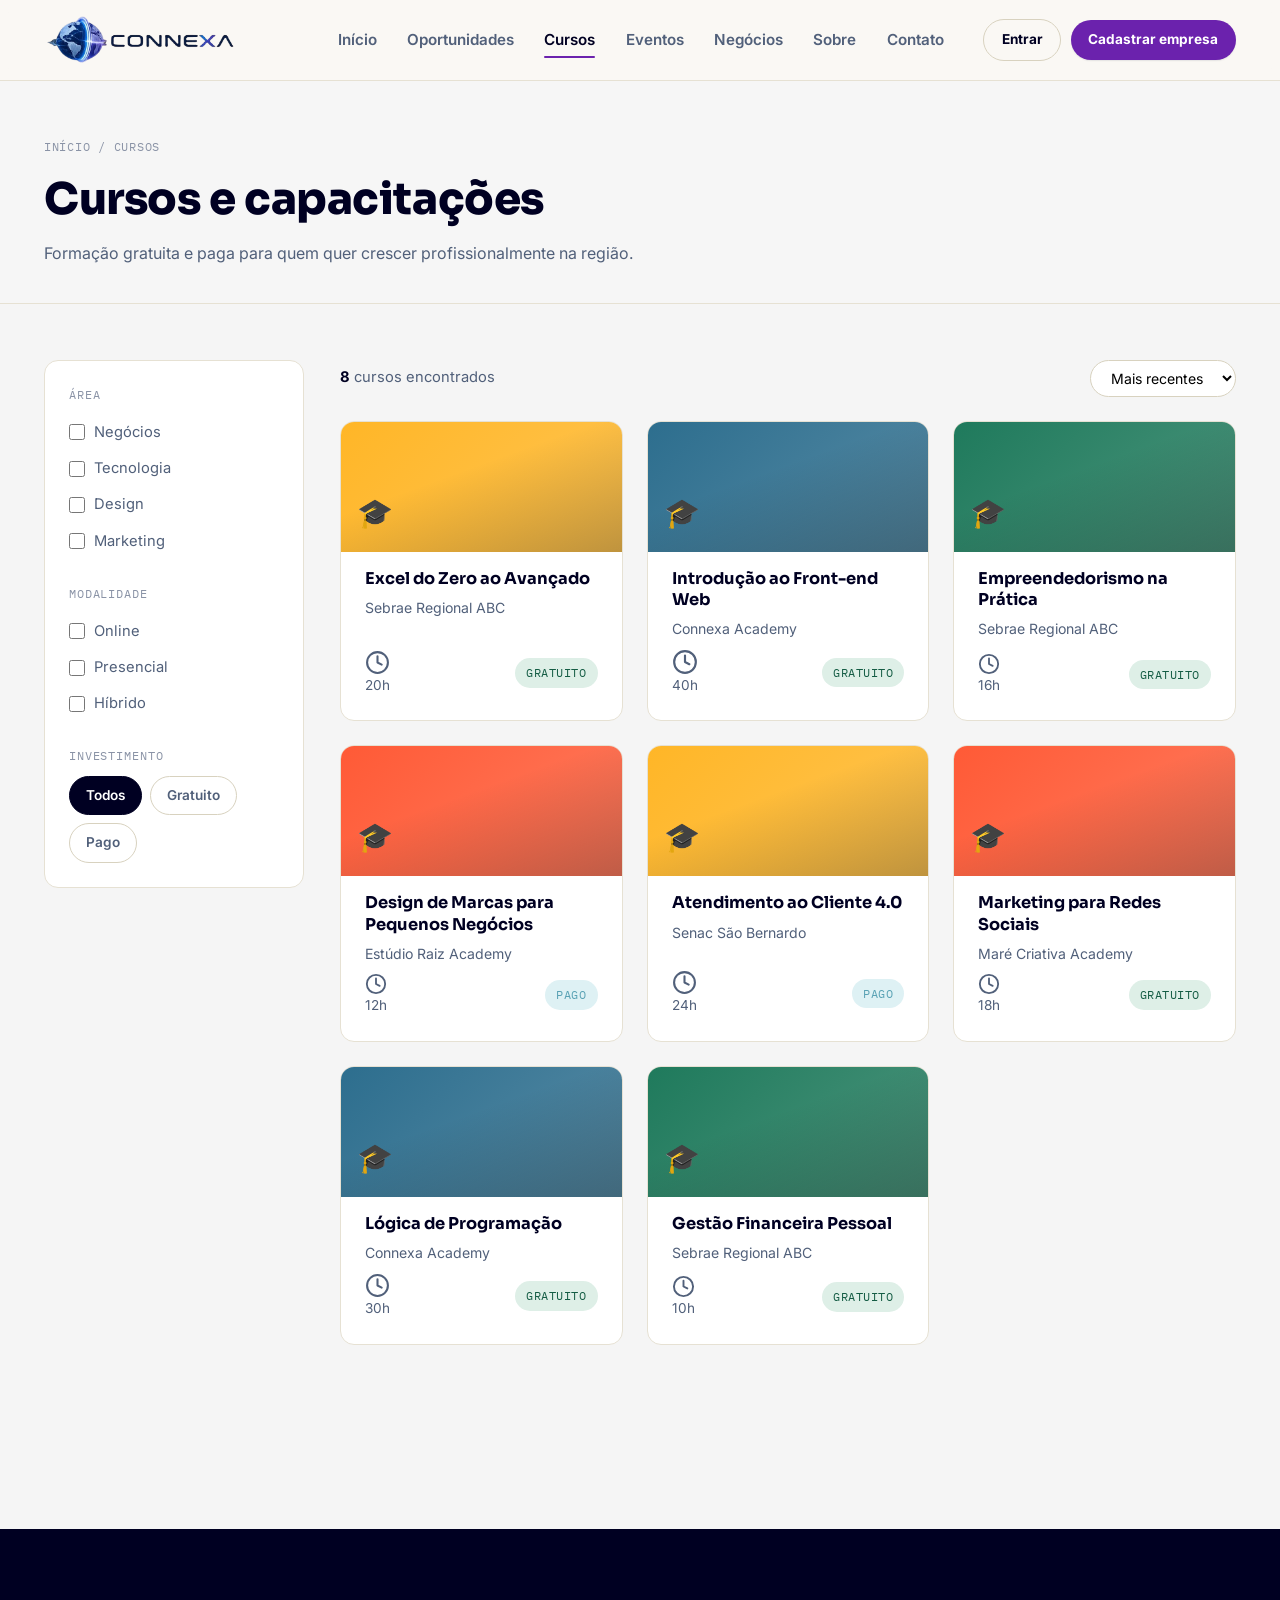
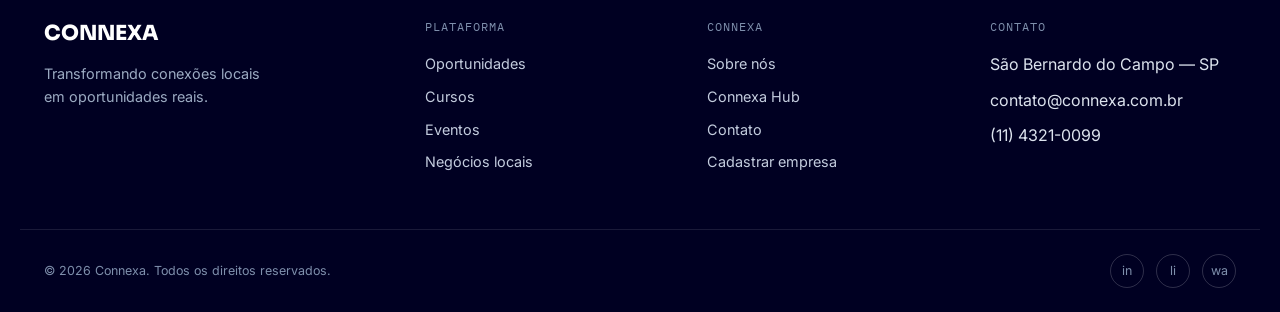
==== pages/cursos.html @ 212e6dc8 "connexa v1" ====
<!DOCTYPE html>
<html lang="pt-BR">
<head>
<meta charset="UTF-8">
<meta name="viewport" content="width=device-width, initial-scale=1.0">
<title>Cursos — CONNEXA</title>
<meta name="description" content="Cursos e capacitações gratuitas e pagas em São Bernardo do Campo e região.">
<link rel="preconnect" href="https://fonts.googleapis.com">
<link href="https://fonts.googleapis.com/css2?family=Sora:wght@600;700;800&family=Inter:wght@400;500;600;700&family=IBM+Plex+Mono:wght@500&display=swap" rel="stylesheet">
<link rel="stylesheet" href="../css/variables.css">
<link rel="stylesheet" href="../css/reset.css">
<link rel="stylesheet" href="../css/layout.css">
<link rel="stylesheet" href="../css/components.css">
<link rel="stylesheet" href="../css/pages.css">
<link rel="stylesheet" href="../css/responsive.css">
</head>
<body>
<a class="skip-link" href="#conteudo">Ir para o conteúdo</a>

<header class="site-header">
  <div class="container site-header-div">
    <a href="index.html" class="brand">
      <img src="../assets/logo.png" alt="Logo do site Connexa">
    </a>
    <nav class="main-nav" id="main-nav" aria-label="Navegação principal">
      <ul class="main-nav__list">
        <li><a href="../index.html">Início</a></li>
        <li><a href="oportunidades.html">Oportunidades</a></li>
        <li><a href="cursos.html" aria-current="page">Cursos</a></li>
        <li><a href="eventos.html">Eventos</a></li>
        <li><a href="negocios.html">Negócios</a></li>
        <li><a href="sobre.html">Sobre</a></li>
        <li><a href="contato.html">Contato</a></li>
      </ul>
      <div class="header-actions in-nav">
        <a href="login.html" class="btn btn--ghost btn--sm">Entrar</a>
        <a href="cadastro.html" class="btn btn--primary btn--sm">Cadastrar empresa</a>
      </div>
    </nav>
    
    <button class="nav-toggle" aria-label="Abrir menu" aria-expanded="false" aria-controls="main-nav"><span></span></button>
  </div>
</header>

<main id="conteudo">

  <section class="page-header">
    <div class="container">
      <p class="page-header__crumb"><a href="../index.html">Início</a> / Cursos</p>
      <h1 class="page-header__title">Cursos e capacitações</h1>
      <p class="page-header__desc">Formação gratuita e paga para quem quer crescer profissionalmente na região.</p>
    </div>
  </section>

  <section class="section section--tight">
    <div class="container">
      <div class="listing">

        <aside class="filters">
          <div class="filters__group">
            <p class="filters__title">Área</p>
            <label class="filters__option"><input type="checkbox" data-filter="area-curso" value="negocios"> Negócios</label>
            <label class="filters__option"><input type="checkbox" data-filter="area-curso" value="tecnologia"> Tecnologia</label>
            <label class="filters__option"><input type="checkbox" data-filter="area-curso" value="design"> Design</label>
            <label class="filters__option"><input type="checkbox" data-filter="area-curso" value="marketing"> Marketing</label>
          </div>
          <div class="filters__group">
            <p class="filters__title">Modalidade</p>
            <label class="filters__option"><input type="checkbox" data-filter="modalidade-curso" value="online"> Online</label>
            <label class="filters__option"><input type="checkbox" data-filter="modalidade-curso" value="presencial"> Presencial</label>
            <label class="filters__option"><input type="checkbox" data-filter="modalidade-curso" value="hibrido"> Híbrido</label>
          </div>
          <div class="filters__group">
            <p class="filters__title">Investimento</p>
            <div class="filter-chip-row">
              <button class="filter-chip is-active" data-chip="preco" data-value="todos">Todos</button>
              <button class="filter-chip" data-chip="preco" data-value="gratuito">Gratuito</button>
              <button class="filter-chip" data-chip="preco" data-value="pago">Pago</button>
            </div>
          </div>
        </aside>

        <div>
          <div class="listing__results-head">
            <p class="listing__count" data-count="cursos"><strong>8</strong> cursos encontrados</p>
            <select class="sort-select" aria-label="Ordenar por">
              <option>Mais recentes</option>
              <option>Carga horária</option>
            </select>
          </div>
          <div class="grid grid--3" data-grid="cursos"></div>
        </div>

      </div>
    </div>
  </section>

</main>

<footer class="site-footer">
  <div class="container site-footer__top">
    <div>
      <div class="site-footer__brand">CONNEXA</div>
      <p class="site-footer__tagline">Transformando conexões locais em oportunidades reais.</p>
    </div>
    <div>
      <div class="site-footer__heading">Plataforma</div>
      <div class="site-footer__list">
        <a href="oportunidades.html">Oportunidades</a>
        <a href="cursos.html">Cursos</a>
        <a href="eventos.html">Eventos</a>
        <a href="negocios.html">Negócios locais</a>
      </div>
    </div>
    <div>
      <div class="site-footer__heading">Connexa</div>
      <div class="site-footer__list">
        <a href="sobre.html">Sobre nós</a>
        <a href="sobre.html#hub">Connexa Hub</a>
        <a href="contato.html">Contato</a>
        <a href="cadastro.html">Cadastrar empresa</a>
      </div>
    </div>
    <div>
      <div class="site-footer__heading">Contato</div>
      <div class="site-footer__list">
        <span>São Bernardo do Campo — SP</span>
        <span>contato@connexa.com.br</span>
        <span>(11) 4321-0099</span>
      </div>
    </div>
  </div>
  <div class="container site-footer__bottom">
    <span>© <span data-year></span> Connexa. Todos os direitos reservados.</span>
    <div class="site-footer__social">
      <a href="#" aria-label="Instagram">in</a>
      <a href="#" aria-label="LinkedIn">li</a>
      <a href="#" aria-label="WhatsApp">wa</a>
    </div>
  </div>
</footer>

<script src="../js/data.js"></script>
<script src="../js/main.js"></script>
<script src="../js/pages.js"></script>
</body>
</html>
---- css/variables.css ----
/* ============================================
   CONNEXA — DESIGN TOKENS
   Paleta inspirada em mural comunitário: base
   clara e calma, acento coral para oportunidade,
   âmbar para formação e verde para negócios locais.
   ============================================ */

:root {
  /* ---- Cor: base ---- */
  --color-bg:           #F5F5F5;
  --color-bg-alt:       #F6F6F6;
  --color-surface:      #FFFFFF;
  --color-ink:          #000022;
  --color-ink-soft:     #51607A;
  --color-ink-faint:    #8A93A6;
  --color-line:         #E6E1D3;
  --color-line-strong:  #D8D2BF;

  /* ---- Cor: acentos ---- */
  --color-primary:       #6B22AD; /* oportunidades / CTA principal */
  --color-primary-dark:  #5E1E9C;
  --color-primary-soft:  #FFE7DE;

  --color-secondary:      #98DFEA; /* cursos / formação */
  --color-secondary-dark: #59A2B4;
  --color-secondary-soft: #DEF1F4;

  --color-events:       #19647E; /* eventos */
  --color-events-dark:  #0D3250;
  --color-events-soft:  #DDEAF1;

  --color-local:        #1F7A5C; /* negócios locais */
  --color-local-dark:   #145C44;
  --color-local-soft:   #DEEFE7;

  --color-node:         #15233B; /* grafismo de rede/conexão */

  /* ---- Estado ---- */
  --color-focus:    #2D6E8E;
  --color-error:    #C23B2F;
  --color-success:  #1F7A5C;

  /* ---- Tipografia ---- */
  --font-display: 'Sora', 'Segoe UI', sans-serif;
  --font-body:    'Inter', 'Segoe UI', sans-serif;
  --font-mono:    'IBM Plex Mono', 'Courier New', monospace;

  --fs-display-xl: clamp(2.4rem, 5vw, 4rem);
  --fs-display-lg: clamp(1.9rem, 3.4vw, 2.8rem);
  --fs-display-md: clamp(1.5rem, 2.4vw, 2.05rem);
  --fs-display-sm: 1.25rem;
  --fs-body-lg:    1.125rem;
  --fs-body:       1rem;
  --fs-body-sm:    0.9rem;
  --fs-caption:    0.78rem;

  --lh-tight: 1.1;
  --lh-snug:  1.3;
  --lh-normal: 1.6;

  /* ---- Espaçamento ---- */
  --space-3xs: 0.25rem;
  --space-2xs: 0.5rem;
  --space-xs:  0.75rem;
  --space-sm:  1rem;
  --space-md:  1.5rem;
  --space-lg:  2.25rem;
  --space-xl:  3.5rem;
  --space-2xl: 5.5rem;
  --space-3xl: 8rem;

  /* ---- Layout ---- */
  --container-max: 1240px;
  --container-pad: 1.5rem;
  --radius-sm: 8px;
  --radius-md: 14px;
  --radius-lg: 22px;
  --radius-pill: 999px;

  /* ---- Sombra ---- */
  --shadow-sm: 0 1px 2px rgba(21, 35, 59, 0.06), 0 1px 1px rgba(21, 35, 59, 0.04);
  --shadow-md: 0 8px 24px rgba(21, 35, 59, 0.08);
  --shadow-lg: 0 20px 48px rgba(21, 35, 59, 0.14);

  /* ---- Movimento ---- */
  --ease-out: cubic-bezier(0.16, 1, 0.3, 1);
  --dur-fast: 150ms;
  --dur-base: 280ms;
  --dur-slow: 520ms;
}
---- css/layout.css ----
/* ============================================
   CONNEXA — LAYOUT
   ============================================ */

.container {
  width: 100%;
  max-width: var(--container-max);
  margin-inline: auto;
  padding-inline: var(--container-pad);
}

main { display: block; }

/* ---------- Header ---------- */

.site-header {
  position: sticky;
  top: 0;
  z-index: 100;
  background: rgba(250, 248, 243, 0.92);
  backdrop-filter: blur(10px);
  border-bottom: 1px solid var(--color-line);
}

.site-header-div {
  display: flex;
  align-items: center;
  justify-content: space-between;
  gap: var(--space-md);
  padding-block: 0.9rem;
}

.brand img{
  width: 12rem;
  
}

.brand {
  display: flex;
  align-items: center;
  gap: 0.6rem;
  font-family: var(--font-display);
  font-weight: 800;
  font-size: 1.3rem;
  letter-spacing: -0.01em;
  color: var(--color-ink);
  white-space: nowrap;
}

.brand__mark {
  width: 34px;
  height: 34px;
  flex-shrink: 0;
}

.main-nav {
  display: flex;
  align-items: center;
  gap: var(--space-lg);
}

.main-nav__list {
  display: flex;
  align-items: center;
  gap: var(--space-md);
}

.main-nav__list a {
  font-size: 0.95rem;
  font-weight: 600;
  color: var(--color-ink-soft);
  padding: 0.4rem 0.2rem;
  position: relative;
  transition: color var(--dur-fast) var(--ease-out);
}

.main-nav__list a:hover,
.main-nav__list a[aria-current="page"] {
  color: var(--color-ink);
}

.main-nav__list a[aria-current="page"]::after {
  content: "";
  position: absolute;
  left: 0.2rem; right: 0.2rem; bottom: -2px;
  height: 2px;
  background: var(--color-primary);
  border-radius: 2px;
}

.header-actions {
  display: flex;
  align-items: center;
  gap: 0.6rem;
}

.nav-toggle {
  display: none;
  width: 40px;
  height: 40px;
  align-items: center;
  justify-content: center;
  border-radius: var(--radius-sm);
}

.nav-toggle:hover { background: var(--color-bg-alt); }

.nav-toggle span,
.nav-toggle span::before,
.nav-toggle span::after {
  content: "";
  display: block;
  width: 20px;
  height: 2px;
  background: var(--color-ink);
  position: relative;
  transition: transform var(--dur-fast) var(--ease-out), opacity var(--dur-fast);
}
.nav-toggle span::before { position: absolute; top: -6px; }
.nav-toggle span::after { position: absolute; top: 6px; }

/* ---------- Footer ---------- */

.site-footer {
  background: var(--color-ink);
  color: #DCE3EE;
  margin-top: var(--space-3xl);
}

.site-footer__top {
  display: grid;
  grid-template-columns: 1.4fr 1fr 1fr 1fr;
  gap: var(--space-lg);
  padding-block: var(--space-2xl) var(--space-xl);
}

.site-footer__brand {
  font-family: var(--font-display);
  font-weight: 800;
  font-size: 1.3rem;
  color: #fff;
  margin-bottom: var(--space-xs);
}

.site-footer__tagline {
  color: #9BAAC2;
  font-size: var(--fs-body-sm);
  max-width: 26ch;
}

.site-footer__heading {
  font-family: var(--font-mono);
  text-transform: uppercase;
  letter-spacing: 0.08em;
  font-size: var(--fs-caption);
  color: #7E8FAC;
  margin-bottom: var(--space-sm);
}

.site-footer__list { display: flex; flex-direction: column; gap: 0.6rem; }
.site-footer__list a { font-size: var(--fs-body-sm); color: #C3CCDE; transition: color var(--dur-fast); }
.site-footer__list a:hover { color: #fff; }

.site-footer__bottom {
  border-top: 1px solid rgba(255,255,255,0.1);
  padding-block: var(--space-md);
  display: flex;
  justify-content: space-between;
  align-items: center;
  gap: var(--space-sm);
  font-size: var(--fs-caption);
  color: #7E8FAC;
}

.site-footer__social { display: flex; gap: 0.75rem; }
.site-footer__social a {
  width: 34px; height: 34px;
  border-radius: 50%;
  border: 1px solid rgba(255,255,255,0.18);
  display: flex; align-items: center; justify-content: center;
  transition: background var(--dur-fast), border-color var(--dur-fast);
}
.site-footer__social a:hover { background: var(--color-primary); border-color: var(--color-primary); }

/* ---------- Seções genéricas ---------- */

.section { padding-block: var(--space-2xl); }
.section--alt { background: var(--color-bg-alt); }
.section--tight { padding-block: var(--space-xl); }

.section__head {
  display: flex;
  align-items: flex-end;
  justify-content: space-between;
  gap: var(--space-md);
  margin-bottom: var(--space-lg);
}

.section__eyebrow {
  display: inline-flex;
  align-items: center;
  gap: 0.4rem;
  font-family: var(--font-mono);
  font-size: var(--fs-caption);
  text-transform: uppercase;
  letter-spacing: 0.1em;
  color: var(--color-ink-faint);
  margin-bottom: var(--space-2xs);
}

.section__eyebrow::before {
  content: "";
  width: 7px; height: 7px;
  border-radius: 50%;
  background: var(--color-primary);
}

.section__title {
  font-family: var(--font-display);
  font-size: var(--fs-display-md);
  font-weight: 800;
  letter-spacing: -0.01em;
  color: var(--color-ink);
}

.section__sub { color: var(--color-ink-soft); max-width: 50ch; margin-top: 0.4rem; }

/* ---------- Grids & carrosséis ---------- */

.scroll-row {
  display: flex;
  gap: var(--space-md);
  overflow-x: auto;
  scroll-snap-type: x mandatory;
  padding-bottom: var(--space-2xs);
  scrollbar-width: thin;
}
.scroll-row::-webkit-scrollbar { height: 6px; }
.scroll-row::-webkit-scrollbar-thumb { background: var(--color-line-strong); border-radius: var(--radius-pill); }

.scroll-row > * { scroll-snap-align: start; flex-shrink: 0; }
.scroll-row .card-vaga { width: min(85vw, 310px); }
.scroll-row .card-curso { width: min(80vw, 270px); }

.grid {
  display: grid;
  gap: var(--space-md);
}
.grid--2 { grid-template-columns: repeat(2, 1fr); }
.grid--3 { grid-template-columns: repeat(3, 1fr); }
.grid--4 { grid-template-columns: repeat(4, 1fr); }

/* ---------- Skip link ---------- */
.skip-link {
  position: absolute;
  left: -999px;
  top: 0;
  background: var(--color-primary);
  color: #fff;
  padding: 0.6rem 1rem;
  z-index: 200;
  border-radius: var(--radius-sm);
}
.skip-link:focus { left: var(--space-sm); top: var(--space-sm); }
---- css/components.css ----
/* ============================================
   CONNEXA — COMPONENTES
   ============================================ */

/* ---------- Botões ---------- */

.btn {
  display: inline-flex;
  align-items: center;
  justify-content: center;
  gap: 0.5rem;
  font-weight: 700;
  font-size: 0.95rem;
  padding: 0.8rem 1.5rem;
  border-radius: var(--radius-pill);
  transition: transform var(--dur-fast) var(--ease-out), box-shadow var(--dur-fast), background var(--dur-fast), color var(--dur-fast);
  white-space: nowrap;
}

.btn--primary { background: var(--color-primary); color: #fff; box-shadow: var(--shadow-sm); }
.btn--primary:hover { background: var(--color-primary-dark); transform: translateY(-1px); box-shadow: var(--shadow-md); }

.btn--dark { background: var(--color-ink); color: #fff; }
.btn--dark:hover { background: #0E1830; transform: translateY(-1px); }

.btn--ghost { background: transparent; color: var(--color-ink); border: 1.5px solid var(--color-line-strong); }
.btn--ghost:hover { border-color: var(--color-ink); background: var(--color-surface); }

.btn--outline-light { background: transparent; color: #fff; border: 1.5px solid rgba(255,255,255,0.55); }
.btn--outline-light:hover { background: rgba(255,255,255,0.12); border-color: #fff; }

.btn--sm { padding: 0.55rem 1.1rem; font-size: 0.85rem; }
.btn--block { width: 100%; }
.btn--icon { padding: 0.7rem; border-radius: 50%; }

.link-arrow {
  display: inline-flex;
  align-items: center;
  gap: 0.4rem;
  font-weight: 700;
  font-size: 0.95rem;
  color: var(--color-ink);
  border-bottom: 2px solid var(--color-primary);
  padding-bottom: 0.15rem;
  transition: gap var(--dur-fast) var(--ease-out);
}
.link-arrow:hover { gap: 0.65rem; color: var(--color-primary-dark); }

/* ---------- Chips / tags ---------- */

.chip {
  display: inline-flex;
  align-items: center;
  gap: 0.3rem;
  font-family: var(--font-mono);
  font-size: var(--fs-caption);
  text-transform: uppercase;
  letter-spacing: 0.04em;
  padding: 0.3rem 0.7rem;
  border-radius: var(--radius-pill);
  background: var(--color-bg-alt);
  color: var(--color-ink-soft);
}

.chip--primary { background: var(--color-primary-soft); color: var(--color-primary-dark); }
.chip--secondary { background: var(--color-secondary-soft); color: var(--color-secondary-dark); }
.chip--events { background: var(--color-events-soft); color: var(--color-events-dark); }
.chip--local { background: var(--color-local-soft); color: var(--color-local-dark); }

.filter-chip {
  font-size: 0.85rem;
  font-weight: 600;
  padding: 0.5rem 1rem;
  border-radius: var(--radius-pill);
  border: 1.5px solid var(--color-line-strong);
  background: var(--color-surface);
  color: var(--color-ink-soft);
  transition: all var(--dur-fast) var(--ease-out);
}
.filter-chip:hover { border-color: var(--color-ink); color: var(--color-ink); }
.filter-chip.is-active { background: var(--color-ink); border-color: var(--color-ink); color: #fff; }

/* ---------- Cards: Vaga / Oportunidade ---------- */

.card-vaga {
  background: var(--color-surface);
  border: 1px solid var(--color-line);
  border-radius: var(--radius-md);
  padding: var(--space-md);
  display: flex;
  flex-direction: column;
  gap: var(--space-sm);
  transition: transform var(--dur-base) var(--ease-out), box-shadow var(--dur-base) var(--ease-out), border-color var(--dur-base);
}
.card-vaga:hover { transform: translateY(-4px); box-shadow: var(--shadow-md); border-color: transparent; }

.card-vaga__top { display: flex; align-items: flex-start; gap: var(--space-sm); }

.card-vaga__logo {
  width: 48px; height: 48px;
  border-radius: var(--radius-sm);
  display: flex; align-items: center; justify-content: center;
  font-family: var(--font-display);
  font-weight: 800;
  color: #fff;
  flex-shrink: 0;
  font-size: 1.1rem;
}

.card-vaga__cargo {
  font-family: var(--font-display);
  font-weight: 700;
  font-size: 1.05rem;
  color: var(--color-ink);
  line-height: var(--lh-snug);
}
.card-vaga__empresa { color: var(--color-ink-soft); font-size: 0.9rem; margin-top: 0.15rem; }

.card-vaga__meta {
  display: flex;
  flex-wrap: wrap;
  gap: 0.5rem;
  font-size: 0.85rem;
  color: var(--color-ink-soft);
}
.card-vaga__meta span { display: inline-flex; align-items: center; gap: 0.3rem; }
.card-vaga__meta svg { width: 15px; height: 15px; flex-shrink: 0; opacity: 0.7; }

.card-vaga__footer {
  margin-top: auto;
  display: flex;
  align-items: center;
  justify-content: space-between;
  padding-top: var(--space-xs);
  border-top: 1px dashed var(--color-line);
}

/* ---------- Cards: Curso ---------- */

.card-curso {
  background: var(--color-surface);
  border-radius: var(--radius-md);
  overflow: hidden;
  border: 1px solid var(--color-line);
  transition: transform var(--dur-base) var(--ease-out), box-shadow var(--dur-base) var(--ease-out);
  display: flex;
  flex-direction: column;
}
.card-curso:hover { transform: translateY(-4px); box-shadow: var(--shadow-md); }

.card-curso__cover {
  height: 130px;
  position: relative;
  display: flex;
  align-items: flex-end;
  padding: var(--space-sm);
}
.card-curso__cover::after {
  content: "";
  position: absolute; inset: 0;
  background: linear-gradient(160deg, rgba(0,0,0,0) 40%, rgba(0,0,0,0.25));
}
.card-curso__icon { position: relative; z-index: 1; font-size: 1.8rem; }

.card-curso__body { padding: var(--space-sm) var(--space-md) var(--space-md); display: flex; flex-direction: column; gap: 0.5rem; flex: 1; }
.card-curso__nome { font-family: var(--font-display); font-weight: 700; font-size: 1.02rem; line-height: var(--lh-snug); }
.card-curso__instituicao { color: var(--color-ink-soft); font-size: 0.88rem; }
.card-curso__footer { margin-top: auto; display: flex; justify-content: space-between; align-items: center; font-size: 0.85rem; color: var(--color-ink-soft); }

/* ---------- Cards: Evento ---------- */

.card-evento {
  background: var(--color-surface);
  border: 1px solid var(--color-line);
  border-radius: var(--radius-md);
  padding: var(--space-md);
  display: flex;
  gap: var(--space-md);
  align-items: center;
  transition: transform var(--dur-base) var(--ease-out), box-shadow var(--dur-base) var(--ease-out);
}
.card-evento:hover { transform: translateY(-3px); box-shadow: var(--shadow-md); }

.card-evento__data {
  flex-shrink: 0;
  width: 64px;
  text-align: center;
  background: var(--color-events-soft);
  color: var(--color-events-dark);
  border-radius: var(--radius-sm);
  padding: 0.5rem 0.3rem;
  font-family: var(--font-mono);
}
.card-evento__data .dia { font-size: 1.4rem; font-weight: 800; display: block; line-height: 1; }
.card-evento__data .mes { font-size: 0.7rem; text-transform: uppercase; letter-spacing: 0.06em; }

.card-evento__info { flex: 1; min-width: 0; }
.card-evento__nome { font-family: var(--font-display); font-weight: 700; font-size: 1.02rem; margin-bottom: 0.2rem; }
.card-evento__local { color: var(--color-ink-soft); font-size: 0.88rem; }

/* vertical evento card variant (used in listing grid) */
.card-evento--stack {
  flex-direction: column;
  align-items: stretch;
}
.card-evento--stack .card-evento__data {
  width: auto;
  align-self: flex-start;
  display: flex;
  gap: 0.4rem;
  align-items: baseline;
  padding: 0.4rem 0.7rem;
}
.card-evento--stack .card-evento__data .dia { font-size: 1.1rem; }
.card-evento--stack .card-evento__footer { margin-top: var(--space-sm); display: flex; justify-content: space-between; align-items: center; }

/* ---------- Cards: Negócio local ---------- */

.card-negocio {
  background: var(--color-surface);
  border: 1px solid var(--color-line);
  border-radius: var(--radius-md);
  padding: var(--space-md);
  display: flex;
  flex-direction: column;
  gap: var(--space-sm);
  text-align: left;
  transition: transform var(--dur-base) var(--ease-out), box-shadow var(--dur-base) var(--ease-out);
}
.card-negocio:hover { transform: translateY(-4px); box-shadow: var(--shadow-md); }

.card-negocio__foto {
  width: 56px; height: 56px;
  border-radius: 50%;
  display: flex; align-items: center; justify-content: center;
  font-family: var(--font-display);
  font-weight: 800;
  color: #fff;
  font-size: 1.2rem;
}
.card-negocio__nome { font-family: var(--font-display); font-weight: 700; font-size: 1.02rem; }
.card-negocio__desc { color: var(--color-ink-soft); font-size: 0.9rem; }

/* ---------- Card: publicar (área empresas) ---------- */

.card-publicar {
  background: var(--color-surface);
  border: 1.5px dashed var(--color-line-strong);
  border-radius: var(--radius-md);
  padding: var(--space-lg);
  text-align: left;
  transition: border-color var(--dur-base), transform var(--dur-base) var(--ease-out);
}
.card-publicar:hover { border-color: var(--color-primary); transform: translateY(-3px); }
.card-publicar__icon {
  width: 44px; height: 44px;
  border-radius: var(--radius-sm);
  background: var(--color-primary-soft);
  color: var(--color-primary-dark);
  display: flex; align-items: center; justify-content: center;
  margin-bottom: var(--space-sm);
}
.card-publicar__titulo { font-family: var(--font-display); font-weight: 700; font-size: 1.05rem; margin-bottom: 0.3rem; }
.card-publicar__desc { color: var(--color-ink-soft); font-size: 0.9rem; }

/* ---------- Busca ---------- */

.search-bar {
  background: var(--color-surface);
  border-radius: var(--radius-pill);
  box-shadow: var(--shadow-lg);
  display: flex;
  align-items: center;
  padding: 0.4rem 0.4rem 0.4rem 1.3rem;
  gap: 0.5rem;
  max-width: 680px;
}
.search-bar svg { flex-shrink: 0; opacity: 0.55; width: 20px; height: 20px; }
.search-bar input {
  flex: 1;
  border: none;
  outline: none;
  background: transparent;
  font-size: 1rem;
  padding-block: 0.7rem;
  min-width: 0;
}
.search-bar input::placeholder { color: var(--color-ink-faint); }

.search-bar--page {
  max-width: none;
  box-shadow: var(--shadow-sm);
  border: 1px solid var(--color-line);
}

.search-toolbar {
  display: flex;
  gap: var(--space-sm);
  align-items: center;
  flex-wrap: wrap;
  margin-bottom: var(--space-md);
}

/* ---------- Filtros (sidebar) ---------- */

.filters {
  background: var(--color-surface);
  border: 1px solid var(--color-line);
  border-radius: var(--radius-md);
  padding: var(--space-md);
}
.filters__group { margin-bottom: var(--space-md); }
.filters__group:last-child { margin-bottom: 0; }
.filters__title {
  font-family: var(--font-mono);
  font-size: var(--fs-caption);
  text-transform: uppercase;
  letter-spacing: 0.07em;
  color: var(--color-ink-faint);
  margin-bottom: 0.6rem;
}
.filters__option {
  display: flex;
  align-items: center;
  gap: 0.55rem;
  padding: 0.4rem 0;
  font-size: 0.92rem;
  color: var(--color-ink-soft);
  cursor: pointer;
}
.filters__option input { accent-color: var(--color-primary); width: 16px; height: 16px; }
.filters__option:hover { color: var(--color-ink); }

.filter-chip-row { display: flex; gap: 0.5rem; flex-wrap: wrap; }

/* ---------- Listing layout ---------- */

.listing {
  display: grid;
  grid-template-columns: 260px 1fr;
  gap: var(--space-lg);
  align-items: flex-start;
}

.listing__results-head {
  display: flex;
  align-items: center;
  justify-content: space-between;
  margin-bottom: var(--space-md);
  flex-wrap: wrap;
  gap: var(--space-sm);
}
.listing__count { color: var(--color-ink-soft); font-size: 0.92rem; }
.listing__count strong { color: var(--color-ink); }

.sort-select {
  border: 1.5px solid var(--color-line-strong);
  border-radius: var(--radius-pill);
  padding: 0.5rem 1rem;
  font-size: 0.88rem;
  background: var(--color-surface);
}

/* ---------- Formulários ---------- */

.form-field { margin-bottom: var(--space-md); }
.form-field label {
  display: block;
  font-size: 0.88rem;
  font-weight: 700;
  margin-bottom: 0.4rem;
  color: var(--color-ink);
}
.form-field input,
.form-field select,
.form-field textarea {
  width: 100%;
  border: 1.5px solid var(--color-line-strong);
  border-radius: var(--radius-sm);
  padding: 0.75rem 0.9rem;
  font-size: 0.95rem;
  background: var(--color-surface);
  transition: border-color var(--dur-fast);
}
.form-field input:focus,
.form-field select:focus,
.form-field textarea:focus { border-color: var(--color-events); }
.form-field--row { display: flex; gap: var(--space-sm); }
.form-field--row > div { flex: 1; }
.form-hint { font-size: 0.8rem; color: var(--color-ink-faint); margin-top: 0.3rem; }

.role-toggle {
  display: grid;
  grid-template-columns: repeat(3, 1fr);
  gap: 0.6rem;
  margin-bottom: var(--space-lg);
}
.role-toggle input { position: absolute; opacity: 0; pointer-events: none; }
.role-toggle label {
  display: flex;
  flex-direction: column;
  align-items: center;
  gap: 0.4rem;
  padding: var(--space-sm);
  border: 1.5px solid var(--color-line-strong);
  border-radius: var(--radius-md);
  text-align: center;
  font-size: 0.85rem;
  font-weight: 700;
  color: var(--color-ink-soft);
  cursor: pointer;
  transition: all var(--dur-fast) var(--ease-out);
}
.role-toggle input:checked + label {
  border-color: var(--color-primary);
  background: var(--color-primary-soft);
  color: var(--color-primary-dark);
}

.auth-card {
  background: var(--color-surface);
  border: 1px solid var(--color-line);
  border-radius: var(--radius-lg);
  padding: var(--space-xl);
  max-width: 460px;
  margin-inline: auto;
  box-shadow: var(--shadow-md);
}

/* ---------- Badges numéricos / stats ---------- */

.stat {
  display: flex;
  flex-direction: column;
  gap: 0.15rem;
}
.stat__num { font-family: var(--font-display); font-weight: 800; font-size: 1.9rem; color: var(--color-ink); }
.stat__label { font-size: 0.82rem; color: var(--color-ink-soft); }

/* ---------- Empty state ---------- */
.empty-state {
  text-align: center;
  padding: var(--space-2xl) var(--space-md);
  color: var(--color-ink-soft);
}
.empty-state h3 { font-family: var(--font-display); color: var(--color-ink); margin-bottom: 0.4rem; }

/* ---------- Pagination ---------- */
.pagination { display: flex; justify-content: center; gap: 0.4rem; margin-top: var(--space-lg); }
.pagination button {
  width: 38px; height: 38px;
  border-radius: 50%;
  font-weight: 700;
  font-size: 0.88rem;
  color: var(--color-ink-soft);
}
.pagination button.is-active { background: var(--color-ink); color: #fff; }
.pagination button:hover:not(.is-active) { background: var(--color-bg-alt); }
---- css/pages.css ----
/* ============================================
   CONNEXA — PÁGINAS INTERNAS
   ============================================ */

.page-header {
  background: var(--color-bg-alt);
  border-bottom: 1px solid var(--color-line);
  padding-block: var(--space-xl) var(--space-lg);
}
.page-header__crumb {
  font-family: var(--font-mono);
  font-size: var(--fs-caption);
  color: var(--color-ink-faint);
  text-transform: uppercase;
  letter-spacing: 0.06em;
  margin-bottom: var(--space-2xs);
}
.page-header__crumb a:hover { color: var(--color-ink); }
.page-header__title {
  font-family: var(--font-display);
  font-weight: 800;
  font-size: var(--fs-display-lg);
  letter-spacing: -0.01em;
}
.page-header__desc { color: var(--color-ink-soft); margin-top: 0.4rem; max-width: 60ch; }

.page-header .search-bar { margin-top: var(--space-md); }

/* ---------- Sobre: história ---------- */

.about-hero {
  display: grid;
  grid-template-columns: 1fr 1fr;
  gap: var(--space-2xl);
  align-items: center;
  padding-block: var(--space-2xl);
}
.about-hero__title { font-family: var(--font-display); font-weight: 800; font-size: var(--fs-display-lg); margin-bottom: var(--space-sm); }
.about-hero__text p { color: var(--color-ink-soft); margin-bottom: var(--space-sm); }
.about-hero__text p:last-child { margin-bottom: 0; }

.founding-card {
  background: var(--color-ink);
  color: #fff;
  border-radius: var(--radius-lg);
  padding: var(--space-xl);
}
.founding-card__row { display: flex; justify-content: space-between; padding-block: var(--space-sm); border-bottom: 1px solid rgba(255,255,255,0.12); }
.founding-card__row:last-child { border-bottom: none; }
.founding-card__label { color: #9BAAC2; font-size: 0.85rem; }
.founding-card__value { font-weight: 700; text-align: right; }

.timeline {
  position: relative;
  padding-left: var(--space-lg);
  border-left: 2px solid var(--color-line-strong);
}
.timeline__item { position: relative; padding-bottom: var(--space-lg); }
.timeline__item:last-child { padding-bottom: 0; }
.timeline__item::before {
  content: "";
  position: absolute;
  left: calc(-1 * var(--space-lg) - 6px);
  top: 4px;
  width: 12px; height: 12px;
  border-radius: 50%;
  background: var(--color-primary);
  border: 3px solid var(--color-bg);
}
.timeline__year { font-family: var(--font-mono); color: var(--color-primary-dark); font-size: 0.85rem; }
.timeline__title { font-family: var(--font-display); font-weight: 700; margin: 0.2rem 0 0.3rem; }
.timeline__text { color: var(--color-ink-soft); font-size: 0.92rem; max-width: 56ch; }

.values-grid { display: grid; grid-template-columns: repeat(4, 1fr); gap: var(--space-md); }
.value-card {
  background: var(--color-surface);
  border: 1px solid var(--color-line);
  border-radius: var(--radius-md);
  padding: var(--space-md);
}
.value-card__icon {
  width: 38px; height: 38px;
  border-radius: var(--radius-sm);
  background: var(--color-primary-soft);
  color: var(--color-primary-dark);
  display: flex; align-items: center; justify-content: center;
  margin-bottom: var(--space-sm);
}
.value-card__title { font-family: var(--font-display); font-weight: 700; margin-bottom: 0.2rem; font-size: 0.98rem; }
.value-card__desc { font-size: 0.85rem; color: var(--color-ink-soft); }

.mvv-grid { display: grid; grid-template-columns: repeat(2, 1fr); gap: var(--space-md); }
.mvv-card {
  background: var(--color-surface);
  border-radius: var(--radius-md);
  border: 1px solid var(--color-line);
  padding: var(--space-lg);
}
.mvv-card__label { font-family: var(--font-mono); text-transform: uppercase; font-size: var(--fs-caption); letter-spacing: 0.08em; color: var(--color-primary-dark); margin-bottom: 0.5rem; }
.mvv-card__text { font-family: var(--font-display); font-weight: 600; font-size: 1.15rem; line-height: var(--lh-snug); }

/* ---------- Hub ---------- */

.hub {
  background: var(--color-ink);
  border-radius: var(--radius-lg);
  color: #fff;
  padding: var(--space-2xl);
  display: grid;
  grid-template-columns: 1fr 1fr;
  gap: var(--space-2xl);
  align-items: center;
}
.hub__title { font-family: var(--font-display); font-weight: 800; font-size: var(--fs-display-md); margin-bottom: var(--space-sm); }
.hub__desc { color: #B9C4D8; margin-bottom: var(--space-md); }
.hub__list { display: grid; grid-template-columns: 1fr 1fr; gap: 0.7rem; }
.hub__list li {
  display: flex; align-items: center; gap: 0.5rem;
  font-size: 0.92rem; color: #DCE3EE;
  background: rgba(255,255,255,0.06);
  border-radius: var(--radius-sm);
  padding: 0.6rem 0.8rem;
}
.hub__list li svg { color: #8549BB; width: 16px; height: 16px; flex-shrink: 0; }

.hub__map {
  background: rgba(255,255,255,0.05);
  border: 1px dashed rgba(255,255,255,0.25);
  border-radius: var(--radius-md);
  aspect-ratio: 4/3.2;
  display: flex;
  flex-direction: column;
  align-items: center;
  justify-content: center;
  gap: 0.5rem;
  color: #8FA0BD;
  font-size: 0.85rem;
  text-align: center;
  padding: var(--space-md);
}

/* ---------- Contato ---------- */

.contact-layout {
  display: grid;
  grid-template-columns: 1fr 1.2fr;
  gap: var(--space-2xl);
}
.contact-info__item { display: flex; gap: var(--space-sm); padding-block: var(--space-sm); border-bottom: 1px solid var(--color-line); }
.contact-info__item:first-child { padding-top: 0; }
.contact-info__icon {
  width: 40px; height: 40px;
  border-radius: 50%;
  background: var(--color-primary-soft);
  color: var(--color-primary-dark);
  display: flex; align-items: center; justify-content: center;
  flex-shrink: 0;
}
.contact-info__label { font-size: 0.8rem; color: var(--color-ink-faint); text-transform: uppercase; letter-spacing: 0.05em; font-family: var(--font-mono); }
.contact-info__value { font-weight: 700; margin-top: 0.15rem; }

.contact-form-card {
  background: var(--color-surface);
  border: 1px solid var(--color-line);
  border-radius: var(--radius-lg);
  padding: var(--space-xl);
}

/* ---------- Auth pages (login / cadastro) ---------- */

.auth-shell {
  min-height: calc(100vh - 72px);
  display: flex;
  align-items: center;
  justify-content: center;
  padding-block: var(--space-2xl);
  background:
    radial-gradient(circle at 12% 18%, rgba(255,90,54,0.06), transparent 40%),
    radial-gradient(circle at 88% 82%, rgba(45,110,142,0.07), transparent 40%),
    var(--color-bg-alt);
}
.auth-card__logo { display: flex; align-items: center; gap: 0.5rem; justify-content: center; margin-bottom: var(--space-md); }
.auth-card__title { font-family: var(--font-display); font-weight: 800; font-size: 1.5rem; text-align: center; margin-bottom: 0.3rem; }
.auth-card__sub { text-align: center; color: var(--color-ink-soft); font-size: 0.92rem; margin-bottom: var(--space-lg); }
.auth-card__divider { display: flex; align-items: center; gap: 0.7rem; margin-block: var(--space-md); color: var(--color-ink-faint); font-size: 0.82rem; }
.auth-card__divider::before, .auth-card__divider::after { content: ""; flex: 1; height: 1px; background: var(--color-line); }
.auth-card__foot { text-align: center; font-size: 0.9rem; color: var(--color-ink-soft); margin-top: var(--space-md); }
.auth-card__foot a { font-weight: 700; color: var(--color-primary-dark); }
.auth-card--wide { max-width: 640px; }

.checkbox-row { display: flex; align-items: center; gap: 0.5rem; font-size: 0.88rem; color: var(--color-ink-soft); }
.checkbox-row input { width: 16px; height: 16px; accent-color: var(--color-primary); }
.form-row-between { display: flex; align-items: center; justify-content: space-between; margin-bottom: var(--space-md); }
.form-row-between a { font-size: 0.85rem; font-weight: 700; color: var(--color-events); }
---- css/responsive.css ----
/* ============================================
   CONNEXA — RESPONSIVO
   ============================================ */

/* ---------- Tablet (<= 1024px) ---------- */
@media (max-width: 1024px) {
  .listing { grid-template-columns: 220px 1fr; }
  .grid--4 { grid-template-columns: repeat(2, 1fr); }
  .grid--3 { grid-template-columns: repeat(2, 1fr); }
  .how-row { grid-template-columns: repeat(2, 1fr); }
  .publicar-grid { grid-template-columns: repeat(2, 1fr); }
  .values-grid { grid-template-columns: repeat(2, 1fr); }
  .cta-empresas { grid-template-columns: 1fr; }
  .hub { grid-template-columns: 1fr; }
  .hub__map { order: -1; aspect-ratio: 16/9; }
  .about-hero { grid-template-columns: 1fr; }
  .contact-layout { grid-template-columns: 1fr; }
  .site-footer__top { grid-template-columns: 1.2fr 1fr 1fr; }
}

/* ---------- Mobile nav + menus (<= 860px) ---------- */
@media (max-width: 860px) {

  .main-nav {
    position: fixed;
    top: 0px;
    right: 0;
    left:auto;
    height: 100vh;
    right: 0;
    width: 320px;
    max-width:85vw;
    height: 100vh;

    background: #fff;

    display: flex;
    flex-direction: column;
    align-items: stretch;

    padding: 2rem 1.5rem;

    gap: 2rem;

    border-left: 1px solid var(--color-line);

    box-shadow:
      -12px 0 30px rgba(0,0,0,.12);

    transform: translateX(100%);
    transition: transform .35s ease;

    overflow-y: auto;
  }

  .main-nav.is-open{
      transform:translateX(0);
  }

  .main-nav__list {
    display: flex;
    flex-direction: column;
    align-items: stretch;
    gap: 0.8rem; /* espaço entre os links */
  }

  .main-nav__list a {
    display: flex;
    align-items: center;

    width: 100%;

    padding: 14px 18px;

    border-radius: 12px;

    font-size: 1rem;
    font-weight: 600;
}


  .header-actions.in-nav{

      margin-top:auto;

      width:100%;

      display:flex;

      flex-direction:column;

      gap:12px;

  }

  .header-actions.in-nav .btn{

      width:100%;

      justify-content:center;

  }

  .header-actions>.btn{

      display:none;

  }

  .nav-toggle{

      display:flex;

      width:48px;

      height:48px;

  }

}

/* ---------- Small tablet / large phone (<= 768px) ---------- */
@media (max-width: 768px) {
  .grid--4, .grid--3, .grid--2 { grid-template-columns: repeat(2, 1fr); }
  .how-row { grid-template-columns: 1fr; }
  .publicar-grid { grid-template-columns: 1fr; }
  .values-grid { grid-template-columns: repeat(2, 1fr); }
  .mvv-grid { grid-template-columns: 1fr; }
  .listing { grid-template-columns: 1fr; }
  .filters { position: static; }
  .hub__list { grid-template-columns: 1fr; }
  .newsletter { flex-direction: column; align-items: flex-start; }
  .newsletter form { width: 100%; }
  .newsletter input { flex: 1; min-width: 0; }
  .section__head { flex-direction: column; align-items: flex-start; }
  .role-toggle { grid-template-columns: 1fr; }
  .form-field--row { flex-direction: column; gap: 0; }
}

/* ---------- Phone (<= 560px) ---------- */
@media (max-width: 560px) {
  :root { --container-pad: 1.1rem; }
  .hero { padding-block: var(--space-xl) var(--space-lg); }
  .hero__stats { flex-wrap: wrap; gap: var(--space-md); }
  .search-bar { flex-wrap: wrap; padding: 0.6rem; border-radius: var(--radius-md); }
  .search-bar input { padding-block: 0.5rem; }
  .search-bar .btn { width: 100%; }
  .values-grid { grid-template-columns: 1fr; }
  .card-evento { flex-direction: column; align-items: stretch; }
  .card-evento__data { width: auto; align-self: flex-start; display: flex; gap: 0.4rem; align-items: baseline; }
  .founding-card__row { flex-direction: column; gap: 0.2rem; }
  .founding-card__value { text-align: left; }
  .auth-card, .contact-form-card { padding: var(--space-lg); }
  .cta-empresas, .hub { padding: var(--space-lg); border-radius: var(--radius-md); }
  .site-footer__top { grid-template-columns: 1fr; gap: var(--space-lg); }
  .site-footer__bottom { flex-direction: column; gap: 0.6rem; text-align: center; }
}
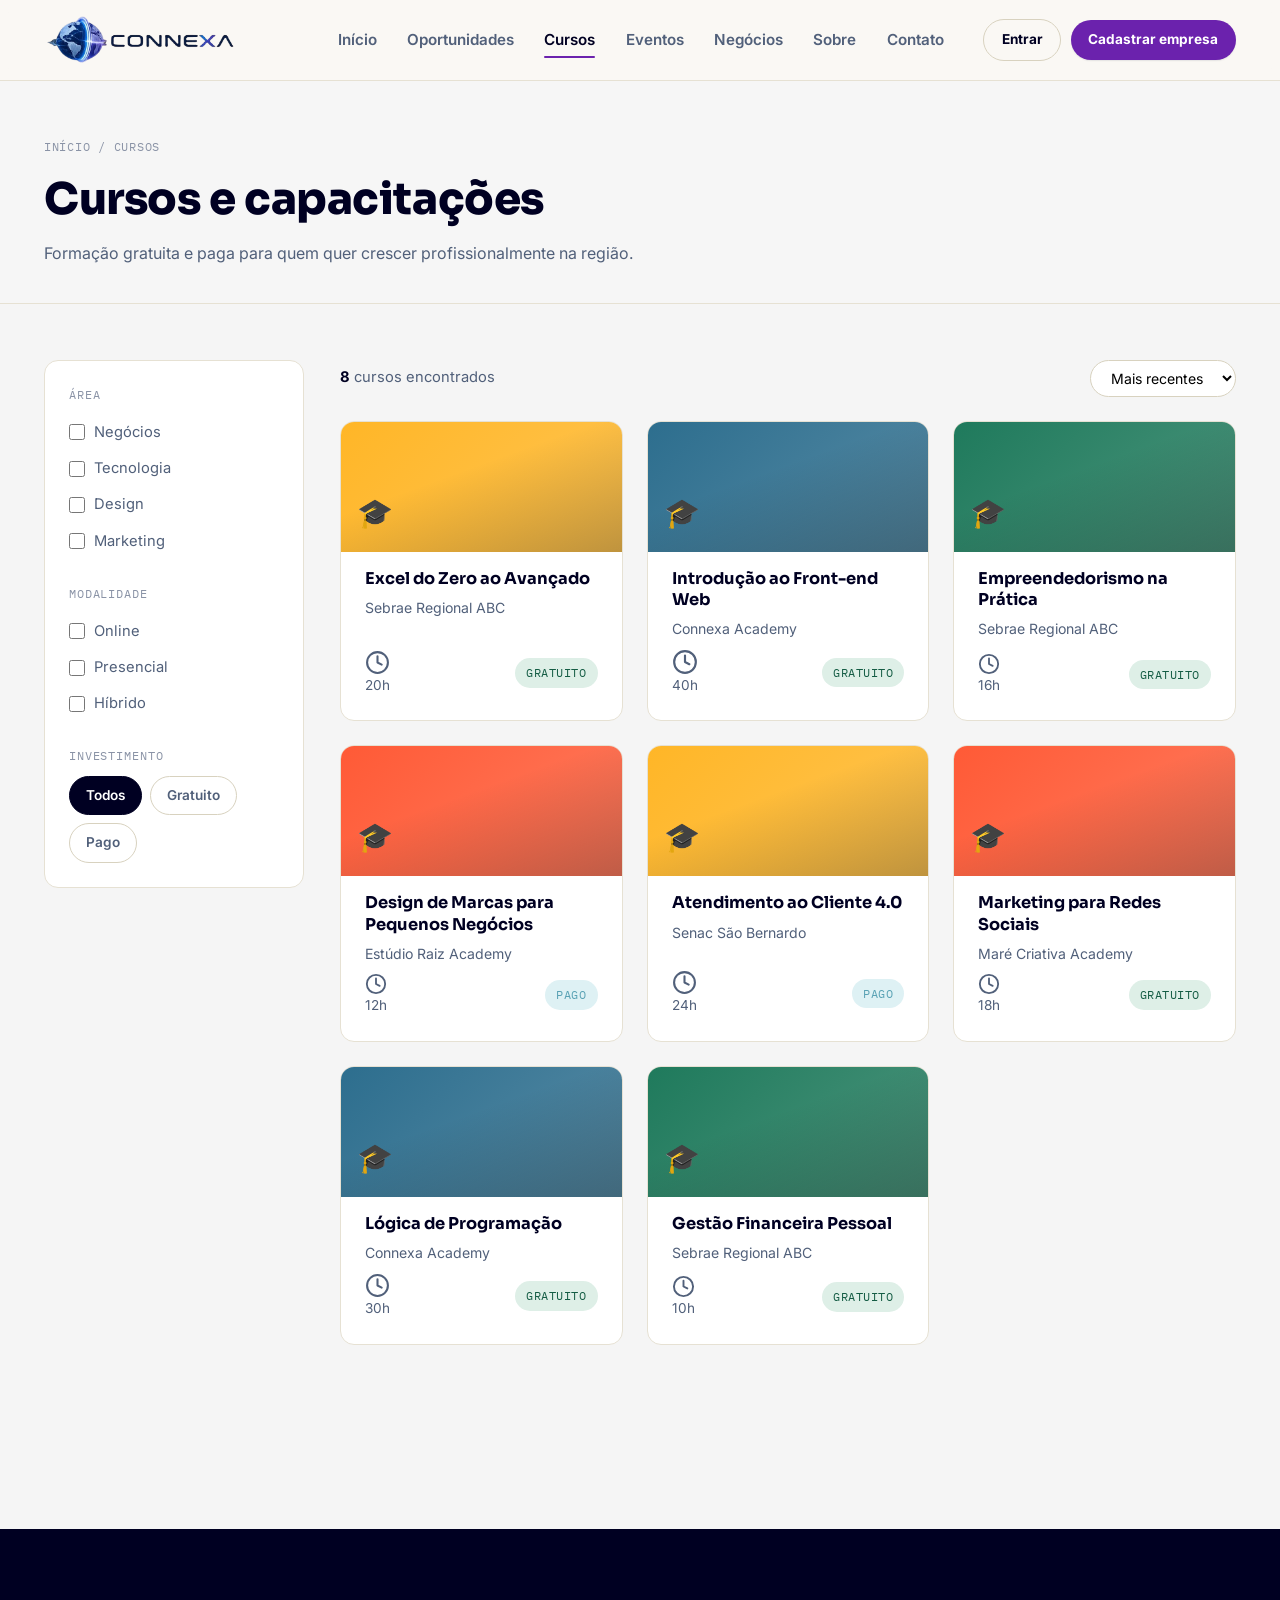
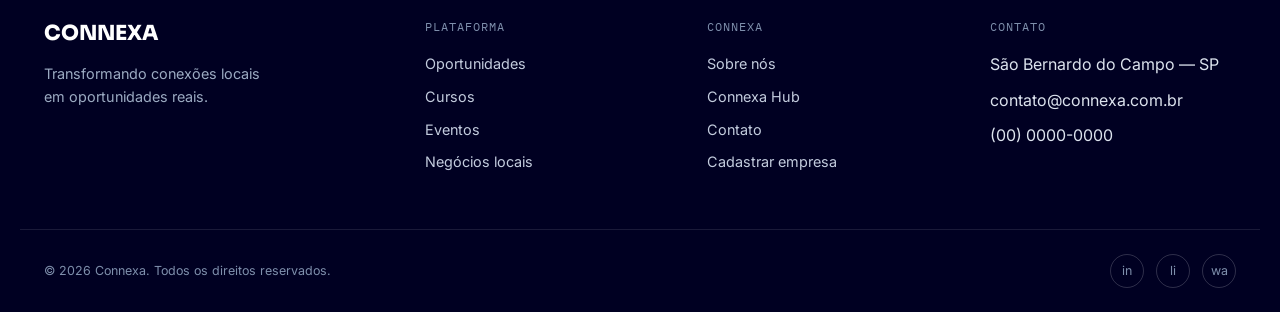
==== commit c19609f7: "Update contact phone number to a placeholder format" ====
--- a/pages/cursos.html
+++ b/pages/cursos.html
@@ -126,7 +126,7 @@
       <div class="site-footer__list">
         <span>São Bernardo do Campo — SP</span>
         <span>contato@connexa.com.br</span>
-        <span>(11) 4321-0099</span>
+        <span>(00) 0000-0000</span>
       </div>
     </div>
   </div>
